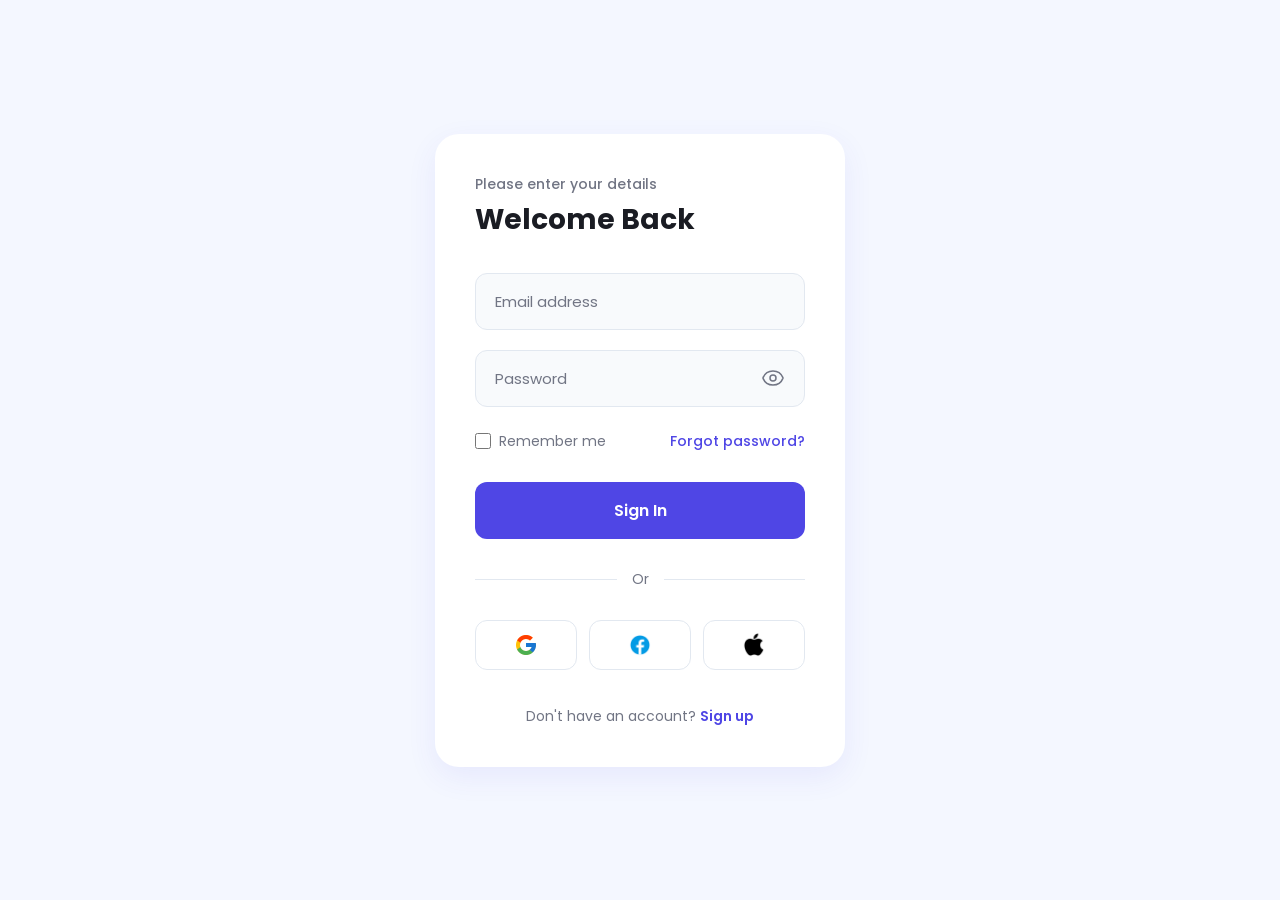
==== index.html @ 6ebcc706 "First Commit" ====
<!DOCTYPE html>
<html lang="en">
<head>
    <meta charset="UTF-8">
    <meta name="viewport" content="width=device-width, initial-scale=1.0">
    <title>Login Form </title>
    <link rel="stylesheet" href="style.css">
</head>
<body>

    <div class="container">
        <div class="form-container">
            
            <div class="form-blob">
                <img src="/projects/login/assets/blob.svg" alt="blob" class="blob-image blob-image-1">
                <img src="/projects/login/assets/blob.svg" alt="blob" class="blob-image blob-image-2">
                <img src="/projects/login/assets/blob.svg" alt="blob" class="blob-image blob-image-3">
            </div>

            <div class="form-header">
                <p>Please enter your details</p>
                <h1>Welcome Back</h1>
            </div>

            <form action="" class="form-box">
                
                <div class="input-group">
                    <input type="email" id="email" class="input-field" placeholder=" " required>
                    <label for="email" class="floating-label">Email address</label>
                </div>

                <div class="input-group">
                    <input type="password" id="password" class="input-field" placeholder=" " required>
                    <label for="password" class="floating-label">Password</label>
                    <div class="eye-icon">
                        <svg xmlns="http://www.w3.org/2000/svg" width="24" height="24" viewBox="0 0 24 24" fill="none" stroke="currentColor" stroke-width="1.5" stroke-linecap="round" stroke-linejoin="round" class="lucide lucide-eye-icon lucide-eye"><path d="M2.062 12.348a1 1 0 0 1 0-.696 10.75 10.75 0 0 1 19.876 0 1 1 0 0 1 0 .696 10.75 10.75 0 0 1-19.876 0"/><circle cx="12" cy="12" r="3"/></svg>
                    </div>
                </div>

                <div class="input-group checkbox-group">
                    <div class="form-col remember-me">
                        <input type="checkbox" id="remember-me" class="checkbox-field">
                        <label for="remember-me">Remember me</label>
                    </div>
                    <div class="form-col forgot-password">
                        <a href="#" class="form-link">Forgot password?</a>
                    </div>
                </div>

                <button type="submit" class="btn-submit">Sign In</button>

                <div class="social-login-separator">
                    <span>Or</span>
                </div>

                <div class="social-login-buttons">
                    <a href="#" class="social-btn google-btn">
                        <img src="assets/google icon.png" alt="Google Logo">
                    </a>
                    <a href="#" class="social-btn facebook-btn">
                        <img src="assets/facebook icon.png" alt="Facebook Logo">
                    </a>
                    <a href="#" class="social-btn apple-btn">
                        <img src="assets/apple icon.png" alt="Apple Logo">
                    </a>
                </div>

                <div class="form-footer">
                    <p>Don't have an account? <a href="#" class="form-link sign-up-link">Sign up</a></p>
                </div>

            </form>

        </div>
    </div>

    </body>
</html>
---- style.css ----
@import url('https://fonts.googleapis.com/css2?family=Poppins:wght@300;400;500;600;700&display=swap');

* {
    margin: 0;
    padding: 0;
    box-sizing: border-box;
    font-family: 'Poppins', sans-serif;
}

:root {
    --bg-color: #f4f7ff;
    --card-bg: #ffffff;
    --text-primary: #1a1c23;
    --text-secondary: #717584;
    --primary-color: #4f46e5;
    --primary-hover: #4338ca;
    --border-color: #e2e8f0;
    --input-bg: #f8fafc;
    --shadow: 0 10px 30px rgba(79, 70, 229, 0.08);
}

body {
    background-color: var(--bg-color);
    min-height: 100vh;
    display: flex;
    justify-content: center;
    align-items: center;
    overflow: hidden;
}

/* Container Structure */
.container {
    width: 100%;
    max-width: 450px;
    padding: 20px;
    position: relative;
    z-index: 1;
}

.form-container {
    background: var(--card-bg);
    padding: 40px;
    border-radius: 24px;
    box-shadow: var(--shadow);
    position: relative;
    overflow: hidden;
}

/* Background Blobs */
.form-blob {
    position: absolute;
    width: 200px;
    height: 200px;
    top: 0;
    left: 0;
    z-index: -1;
    pointer-events: none;
}

.blob-image {
    position: absolute;
    rotate: 205deg;
    opacity: 0.6;
    filter: blur(40px);
}

.blob-image-1 {
    top: -60px;
    left: -60px;
    width: 200px;
    fill: #818cf8;
}

.blob-image-2 {
    bottom: -80px;
    right: -60px;
    width: 220px;
    fill: #c084fc;
}

.blob-image-3 {
    top: 40%;
    right: -80px;
    width: 150px;
    fill: #f472b6;
}

/* Form Header */
.form-header {
    margin-bottom: 32px;
}

.form-header p {
    color: var(--text-secondary);
    font-size: 14px;
    font-weight: 500;
    margin-bottom: 4px;
}

.form-header h1 {
    color: var(--text-primary);
    font-size: 28px;
    font-weight: 700;
}

/* Form Fields & Floating Labels */
.form-box {
    display: flex;
    flex-direction: column;
    gap: 20px;
}

.input-group {
    position: relative;
    width: 100%;
}

.input-field {
    width: 100%;
    padding: 16px 20px;
    background: var(--input-bg);
    border: 1.5px solid var(--border-color);
    border-radius: 12px;
    outline: none;
    font-size: 15px;
    color: var(--text-primary);
    transition: all 0.3s ease;
}

.input-field:focus {
    border-color: var(--primary-color);
    background: var(--card-bg);
    box-shadow: 0 0 0 4px rgba(79, 70, 229, 0.1);
}

/* Floating Label Logic */
.floating-label {
    position: absolute;
    left: 20px;
    top: 50%;
    transform: translateY(-50%);
    color: var(--text-secondary);
    font-size: 15px;
    pointer-events: none;
    transition: all 0.3s ease;
}

.input-field:focus ~ .floating-label,
.input-field:not(:placeholder-shown) ~ .floating-label {
    top: 0;
    font-size: 12px;
    padding: 0 6px;
    background: var(--card-bg);
    color: var(--primary-color);
    transform: translateY(-50%) scale(0.9);
}

/* Password Eye Icon Wrapper */
.eye-icon svg{
    position: absolute;
    right: 20px;
    top: 50%;
    transform: translateY(-50%);
    cursor: pointer;
    color: var(--text-secondary);
}

/* Checkbox & Options Section */
.checkbox-group {
    display: flex;
    justify-content: space-between;
    align-items: center;
    font-size: 14px;
    margin-top: 4px;
}

.remember-me {
    display: flex;
    align-items: center;
    gap: 8px;
    color: var(--text-secondary);
    cursor: pointer;
}

.checkbox-field {
    accent-color: var(--primary-color);
    width: 16px;
    height: 16px;
    cursor: pointer;
}

.form-link {
    color: var(--primary-color);
    text-decoration: none;
    font-weight: 500;
    transition: color 0.2s ease;
}

.form-link:hover {
    color: var(--primary-hover);
    text-decoration: underline;
}

/* Submit Button */
.btn-submit {
    width: 100%;
    padding: 16px;
    background: var(--primary-color);
    color: #ffffff;
    border: none;
    border-radius: 12px;
    font-size: 16px;
    font-weight: 600;
    cursor: pointer;
    transition: background 0.2s ease;
    margin-top: 10px;
}

.btn-submit:hover {
    background: var(--primary-hover);
}

/* Social Separator */
.social-login-separator {
    display: flex;
    align-items: center;
    text-align: center;
    color: var(--text-secondary);
    font-size: 14px;
    margin: 10px 0;
}

.social-login-separator::before,
.social-login-separator::after {
    content: '';
    flex: 1;
    border-bottom: 1px solid var(--border-color);
}

.social-login-separator::before {
    margin-right: 15px;
}

.social-login-separator::after {
    margin-left: 15px;
}

/* Social Buttons */
.social-login-buttons {
    display: flex;
    gap: 12px;
}

.social-btn {
    flex: 1;
    display: flex;
    justify-content: center;
    align-items: center;
    padding: 12px;
    border: 1.5px solid var(--border-color);
    border-radius: 12px;
    background: var(--card-bg);
    transition: all 0.2s ease;
}

.social-btn:hover {
    background: var(--input-bg);
    border-color: #cbd5e1;
}

.social-btn img {
    width: 24px;
    height: 24px;
}

/* Form Footer */
.form-footer {
    text-align: center;
    font-size: 14px;
    color: var(--text-secondary);
    margin-top: 16px;
}

.sign-up-link {
    font-weight: 600;
}
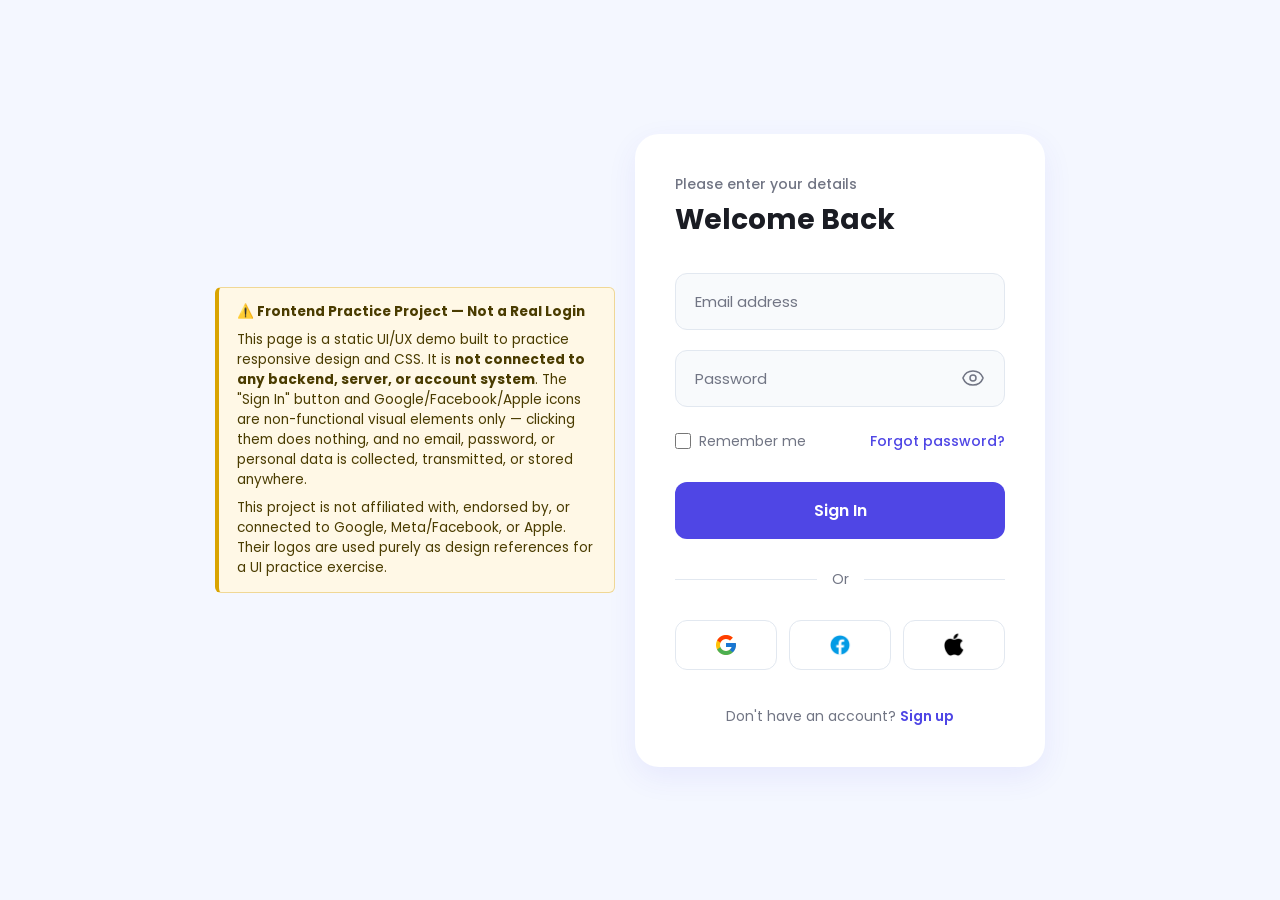
==== commit 0f31e1fc: "Add privacy disclosures above credential input fields" ====
--- a/index.html
+++ b/index.html
@@ -1,12 +1,31 @@
+<!-- Note: This is a static frontend UI design portfolio project. No data is collected. -->
 <!DOCTYPE html>
 <html lang="en">
 <head>
     <meta charset="UTF-8">
     <meta name="viewport" content="width=device-width, initial-scale=1.0">
-    <title>Login Form </title>
+    <title>Frontend UI Practice: Login Component</title>
     <link rel="stylesheet" href="style.css">
 </head>
 <body>
+    
+    <div class="project-notice">
+  <p>
+    <strong>⚠️ Frontend Practice Project — Not a Real Login</strong>
+  </p>
+  <p>
+    This page is a static UI/UX demo built to practice responsive design and CSS. 
+    It is <strong>not connected to any backend, server, or account system</strong>. 
+    The "Sign In" button and Google/Facebook/Apple icons are non-functional visual 
+    elements only — clicking them does nothing, and no email, password, or personal 
+    data is collected, transmitted, or stored anywhere.
+  </p>
+  <p>
+    This project is not affiliated with, endorsed by, or connected to Google, 
+    Meta/Facebook, or Apple. Their logos are used purely as design references 
+    for a UI practice exercise.
+  </p>
+</div>
 
     <div class="container">
         <div class="form-container">
--- a/style.css
+++ b/style.css
@@ -28,6 +28,20 @@
     align-items: center;
     overflow: hidden;
 }
+
+.project-notice {
+  background: #fff8e6;
+  border: 1px solid #f0d896;
+  border-left: 4px solid #d9a400;
+  border-radius: 6px;
+  padding: 14px 18px;
+  margin-bottom: 20px;
+  font-size: 0.85rem;
+  color: #4a3c00;
+  max-width: 400px;
+}
+.project-notice p { margin-bottom: 8px; }
+.project-notice p:last-child { margin-bottom: 0; }
 
 /* Container Structure */
 .container {
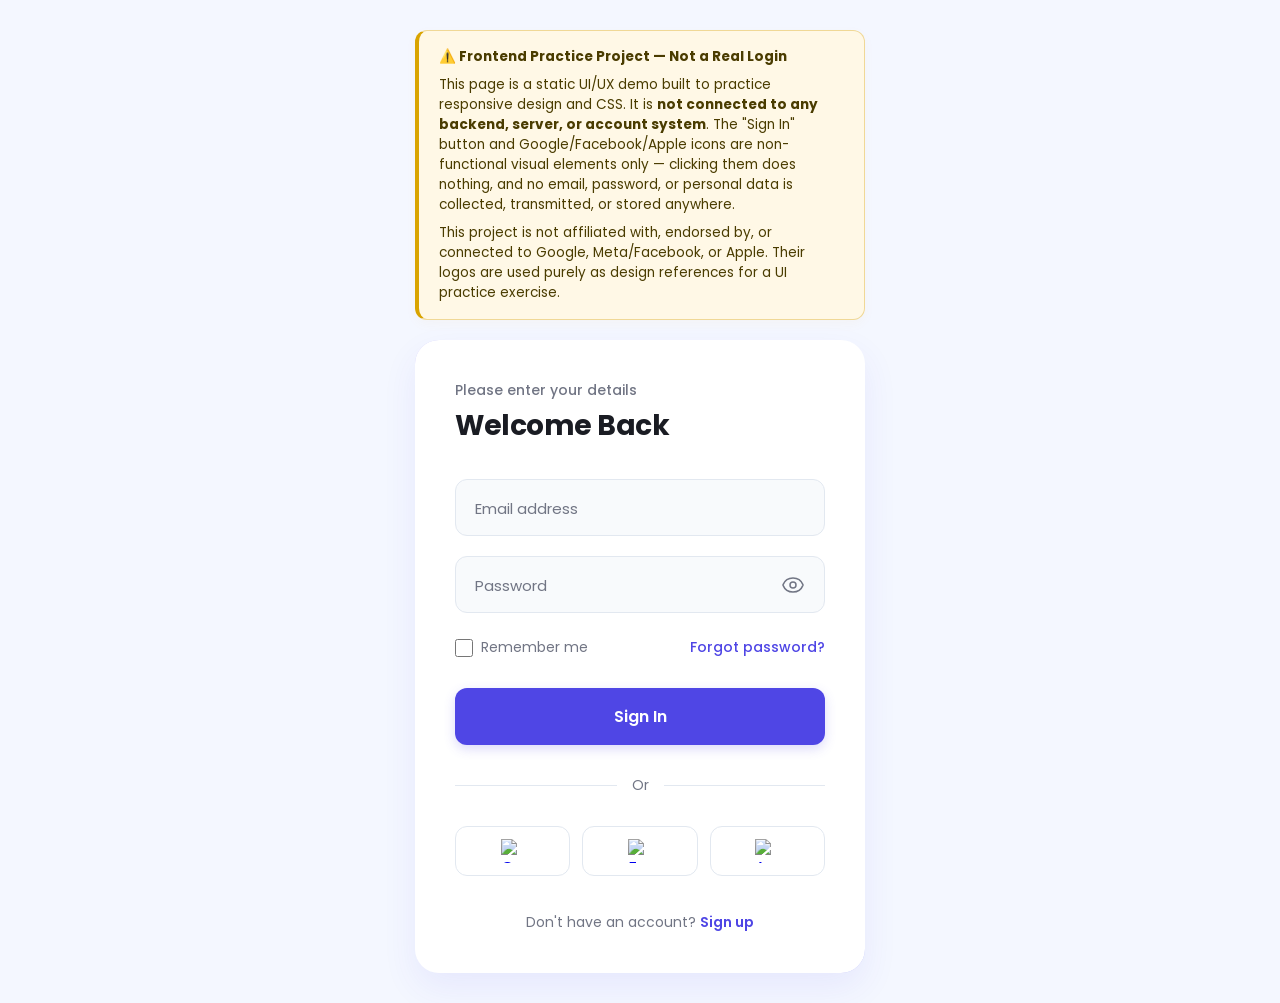
==== commit c92cb498: "responsive issues were fixed" ====
--- a/index.html
+++ b/index.html
@@ -1,4 +1,3 @@
-<!-- Note: This is a static frontend UI design portfolio project. No data is collected. -->
 <!DOCTYPE html>
 <html lang="en">
 <head>
@@ -10,30 +9,30 @@
 <body>
     
     <div class="project-notice">
-  <p>
-    <strong>⚠️ Frontend Practice Project — Not a Real Login</strong>
-  </p>
-  <p>
-    This page is a static UI/UX demo built to practice responsive design and CSS. 
-    It is <strong>not connected to any backend, server, or account system</strong>. 
-    The "Sign In" button and Google/Facebook/Apple icons are non-functional visual 
-    elements only — clicking them does nothing, and no email, password, or personal 
-    data is collected, transmitted, or stored anywhere.
-  </p>
-  <p>
-    This project is not affiliated with, endorsed by, or connected to Google, 
-    Meta/Facebook, or Apple. Their logos are used purely as design references 
-    for a UI practice exercise.
-  </p>
-</div>
+      <p>
+        <strong>⚠️ Frontend Practice Project — Not a Real Login</strong>
+      </p>
+      <p>
+        This page is a static UI/UX demo built to practice responsive design and CSS. 
+        It is <strong>not connected to any backend, server, or account system</strong>. 
+        The "Sign In" button and Google/Facebook/Apple icons are non-functional visual 
+        elements only — clicking them does nothing, and no email, password, or personal 
+        data is collected, transmitted, or stored anywhere.
+      </p>
+      <p>
+        This project is not affiliated with, endorsed by, or connected to Google, 
+        Meta/Facebook, or Apple. Their logos are used purely as design references 
+        for a UI practice exercise.
+      </p>
+    </div>
 
     <div class="container">
         <div class="form-container">
             
             <div class="form-blob">
-                <img src="/projects/login/assets/blob.svg" alt="blob" class="blob-image blob-image-1">
-                <img src="/projects/login/assets/blob.svg" alt="blob" class="blob-image blob-image-2">
-                <img src="/projects/login/assets/blob.svg" alt="blob" class="blob-image blob-image-3">
+                <img src="assets/blob.svg" alt="blob" class="blob-image blob-image-1">
+                <img src="assets/blob.svg" alt="blob" class="blob-image blob-image-2">
+                <img src="assets/blob.svg" alt="blob" class="blob-image blob-image-3">
             </div>
 
             <div class="form-header">
@@ -41,7 +40,7 @@
                 <h1>Welcome Back</h1>
             </div>
 
-            <form action="" class="form-box">
+            <form action="" class="form-box" onsubmit="event.preventDefault();">
                 
                 <div class="input-group">
                     <input type="email" id="email" class="input-field" placeholder=" " required>
@@ -74,13 +73,13 @@
 
                 <div class="social-login-buttons">
                     <a href="#" class="social-btn google-btn">
-                        <img src="assets/google icon.png" alt="Google Logo">
+                        <img src="assets/google-icon.svg" alt="Google Logo">
                     </a>
                     <a href="#" class="social-btn facebook-btn">
-                        <img src="assets/facebook icon.png" alt="Facebook Logo">
+                        <img src="assets/facebook-icon.svg" alt="Facebook Logo">
                     </a>
                     <a href="#" class="social-btn apple-btn">
-                        <img src="assets/apple icon.png" alt="Apple Logo">
+                        <img src="assets/apple-icon.svg" alt="Apple Logo">
                     </a>
                 </div>
 
@@ -93,5 +92,38 @@
         </div>
     </div>
 
-    </body>
-</html>+    <script>
+        document.addEventListener('DOMContentLoaded', () => {
+            const passwordInput = document.getElementById('password');
+            const eyeIcon = document.querySelector('.eye-icon');
+            
+            if (passwordInput && eyeIcon) {
+                eyeIcon.addEventListener('click', () => {
+                    const isPassword = passwordInput.getAttribute('type') === 'password';
+                    passwordInput.setAttribute('type', isPassword ? 'text' : 'password');
+                    
+                    if (isPassword) {
+                        // Switch to eye-off SVG icon
+                        eyeIcon.innerHTML = `
+                            <svg xmlns="http://www.w3.org/2000/svg" width="24" height="24" viewBox="0 0 24 24" fill="none" stroke="currentColor" stroke-width="1.5" stroke-linecap="round" stroke-linejoin="round" class="lucide lucide-eye-off">
+                                <path d="M9.88 9.88a3 3 0 1 0 4.24 4.24"/>
+                                <path d="M10.73 5.08A10.43 10.43 0 0 1 12 5c7 0 10 7 10 7a13.16 13.16 0 0 1-1.67 2.68"/>
+                                <path d="M6.61 6.61A13.52 13.52 0 0 0 2 12s3 7 10 7a9.74 9.74 0 0 0 5.39-1.61"/>
+                                <line x1="2" y1="2" x2="22" y2="22"/>
+                            </svg>
+                        `;
+                    } else {
+                        // Switch to regular eye SVG icon
+                        eyeIcon.innerHTML = `
+                            <svg xmlns="http://www.w3.org/2000/svg" width="24" height="24" viewBox="0 0 24 24" fill="none" stroke="currentColor" stroke-width="1.5" stroke-linecap="round" stroke-linejoin="round" class="lucide lucide-eye-icon lucide-eye">
+                                <path d="M2.062 12.348a1 1 0 0 1 0-.696 10.75 10.75 0 0 1 19.876 0 1 1 0 0 1 0 .696 10.75 10.75 0 0 1-19.876 0"/>
+                                <circle cx="12" cy="12" r="3"/>
+                            </svg>
+                        `;
+                    }
+                });
+            }
+        });
+    </script>
+</body>
+</html>
--- a/style.css
+++ b/style.css
@@ -1,4 +1,3 @@
-
 @import url('https://fonts.googleapis.com/css2?family=Poppins:wght@300;400;500;600;700&display=swap');
 
 * {
@@ -17,28 +16,33 @@
     --primary-hover: #4338ca;
     --border-color: #e2e8f0;
     --input-bg: #f8fafc;
-    --shadow: 0 10px 30px rgba(79, 70, 229, 0.08);
+    --shadow: 0 15px 35px rgba(79, 70, 229, 0.08);
 }
 
 body {
     background-color: var(--bg-color);
     min-height: 100vh;
     display: flex;
+    flex-direction: column;
     justify-content: center;
     align-items: center;
-    overflow: hidden;
+    overflow-x: hidden;
+    overflow-y: auto;
+    padding: 30px 16px;
 }
 
 .project-notice {
-  background: #fff8e6;
-  border: 1px solid #f0d896;
-  border-left: 4px solid #d9a400;
-  border-radius: 6px;
-  padding: 14px 18px;
-  margin-bottom: 20px;
-  font-size: 0.85rem;
-  color: #4a3c00;
-  max-width: 400px;
+    background: #fff8e6;
+    border: 1px solid #f0d896;
+    border-left: 4px solid #d9a400;
+    border-radius: 12px;
+    padding: 16px 20px;
+    margin-bottom: 20px;
+    font-size: 0.85rem;
+    color: #4a3c00;
+    width: 100%;
+    max-width: 450px;
+    box-shadow: 0 4px 12px rgba(217, 164, 0, 0.04);
 }
 .project-notice p { margin-bottom: 8px; }
 .project-notice p:last-child { margin-bottom: 0; }
@@ -47,7 +51,6 @@
 .container {
     width: 100%;
     max-width: 450px;
-    padding: 20px;
     position: relative;
     z-index: 1;
 }
@@ -59,15 +62,15 @@
     box-shadow: var(--shadow);
     position: relative;
     overflow: hidden;
+    width: 100%;
 }
 
 /* Background Blobs */
 .form-blob {
     position: absolute;
-    width: 200px;
-    height: 200px;
-    top: 0;
-    left: 0;
+    inset: 0;
+    width: 100%;
+    height: 100%;
     z-index: -1;
     pointer-events: none;
 }
@@ -77,27 +80,28 @@
     rotate: 205deg;
     opacity: 0.6;
     filter: blur(40px);
+    transition: all 0.5s ease;
 }
 
 .blob-image-1 {
     top: -60px;
     left: -60px;
     width: 200px;
-    fill: #818cf8;
+    color: #818cf8;
 }
 
 .blob-image-2 {
     bottom: -80px;
     right: -60px;
     width: 220px;
-    fill: #c084fc;
+    color: #c084fc;
 }
 
 .blob-image-3 {
     top: 40%;
     right: -80px;
     width: 150px;
-    fill: #f472b6;
+    color: #f472b6;
 }
 
 /* Form Header */
@@ -116,6 +120,7 @@
     color: var(--text-primary);
     font-size: 28px;
     font-weight: 700;
+    letter-spacing: -0.5px;
 }
 
 /* Form Fields & Floating Labels */
@@ -139,7 +144,7 @@
     outline: none;
     font-size: 15px;
     color: var(--text-primary);
-    transition: all 0.3s ease;
+    transition: all 0.3s cubic-bezier(0.4, 0, 0.2, 1);
 }
 
 .input-field:focus {
@@ -157,27 +162,36 @@
     color: var(--text-secondary);
     font-size: 15px;
     pointer-events: none;
-    transition: all 0.3s ease;
+    transition: all 0.3s cubic-bezier(0.4, 0, 0.2, 1);
 }
 
 .input-field:focus ~ .floating-label,
 .input-field:not(:placeholder-shown) ~ .floating-label {
     top: 0;
     font-size: 12px;
-    padding: 0 6px;
+    padding: 0 8px;
     background: var(--card-bg);
     color: var(--primary-color);
     transform: translateY(-50%) scale(0.9);
 }
 
 /* Password Eye Icon Wrapper */
-.eye-icon svg{
+.eye-icon svg {
     position: absolute;
     right: 20px;
     top: 50%;
     transform: translateY(-50%);
     cursor: pointer;
     color: var(--text-secondary);
+    transition: color 0.2s ease, transform 0.2s ease;
+}
+
+.eye-icon svg:hover {
+    color: var(--primary-color);
+}
+
+.eye-icon svg:active {
+    transform: translateY(-50%) scale(0.9);
 }
 
 /* Checkbox & Options Section */
@@ -195,20 +209,22 @@
     gap: 8px;
     color: var(--text-secondary);
     cursor: pointer;
+    user-select: none;
 }
 
 .checkbox-field {
     accent-color: var(--primary-color);
-    width: 16px;
-    height: 16px;
+    width: 18px;
+    height: 18px;
     cursor: pointer;
+    border-radius: 4px;
 }
 
 .form-link {
     color: var(--primary-color);
     text-decoration: none;
     font-weight: 500;
-    transition: color 0.2s ease;
+    transition: all 0.2s ease;
 }
 
 .form-link:hover {
@@ -227,12 +243,18 @@
     font-size: 16px;
     font-weight: 600;
     cursor: pointer;
-    transition: background 0.2s ease;
+    transition: all 0.2s cubic-bezier(0.4, 0, 0.2, 1);
     margin-top: 10px;
+    box-shadow: 0 4px 12px rgba(79, 70, 229, 0.2);
 }
 
 .btn-submit:hover {
     background: var(--primary-hover);
+    box-shadow: 0 6px 16px rgba(79, 70, 229, 0.3);
+}
+
+.btn-submit:active {
+    transform: scale(0.985);
 }
 
 /* Social Separator */
@@ -275,17 +297,25 @@
     border: 1.5px solid var(--border-color);
     border-radius: 12px;
     background: var(--card-bg);
-    transition: all 0.2s ease;
+    transition: all 0.2s cubic-bezier(0.4, 0, 0.2, 1);
 }
 
 .social-btn:hover {
     background: var(--input-bg);
     border-color: #cbd5e1;
+    transform: translateY(-2px);
+    box-shadow: 0 4px 12px rgba(0, 0, 0, 0.05);
+}
+
+.social-btn:active {
+    transform: translateY(0);
+    scale: 0.97;
 }
 
 .social-btn img {
     width: 24px;
     height: 24px;
+    object-fit: contain;
 }
 
 /* Form Footer */
@@ -298,4 +328,95 @@
 
 .sign-up-link {
     font-weight: 600;
-}+}
+
+/* Responsive Breakpoints */
+@media (max-width: 480px) {
+    body {
+        padding: 15px 12px;
+    }
+    
+    .project-notice {
+        padding: 12px 16px;
+        margin-bottom: 16px;
+        border-radius: 8px;
+    }
+
+    .form-container {
+        padding: 30px 20px;
+        border-radius: 20px;
+    }
+
+    .form-header {
+        margin-bottom: 24px;
+    }
+
+    .form-header h1 {
+        font-size: 24px;
+    }
+
+    .input-field {
+        padding: 14px 16px;
+        font-size: 14px;
+    }
+
+    .floating-label {
+        left: 16px;
+        font-size: 14px;
+    }
+
+    .input-field:focus ~ .floating-label,
+    .input-field:not(:placeholder-shown) ~ .floating-label {
+        font-size: 11px;
+        padding: 0 6px;
+    }
+
+    .eye-icon svg {
+        right: 16px;
+    }
+
+    .btn-submit {
+        padding: 14px;
+        font-size: 15px;
+        margin-top: 5px;
+    }
+
+    .social-btn {
+        padding: 10px;
+    }
+
+    .social-btn img {
+        width: 20px;
+        height: 20px;
+    }
+    
+    .blob-image-1 {
+        width: 150px;
+        top: -40px;
+        left: -40px;
+    }
+
+    .blob-image-2 {
+        width: 160px;
+        bottom: -60px;
+        right: -40px;
+    }
+
+    .blob-image-3 {
+        width: 110px;
+        top: 35%;
+        right: -60px;
+    }
+}
+
+@media (max-width: 360px) {
+    .checkbox-group {
+        flex-direction: column;
+        align-items: flex-start;
+        gap: 12px;
+    }
+    
+    .forgot-password {
+        margin-left: 26px; /* Align precisely with the label text next to the checkbox */
+    }
+}
